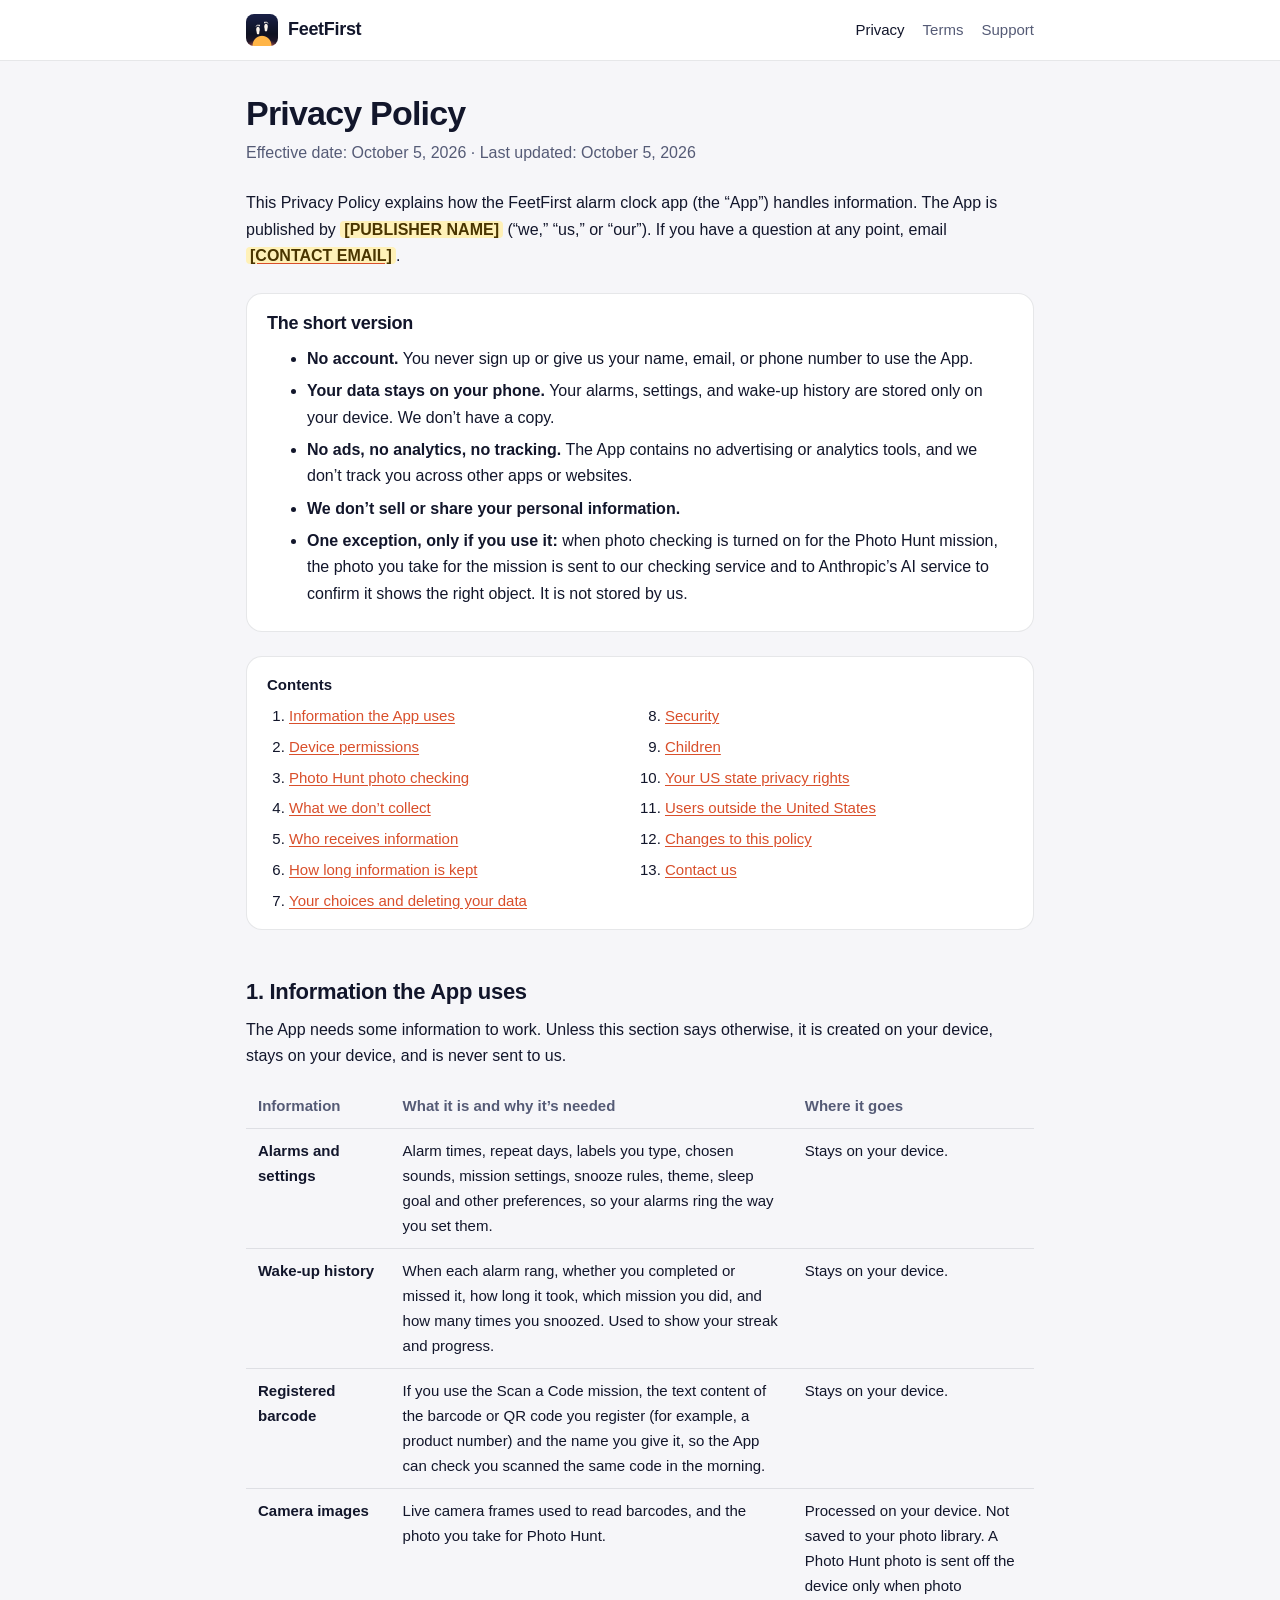
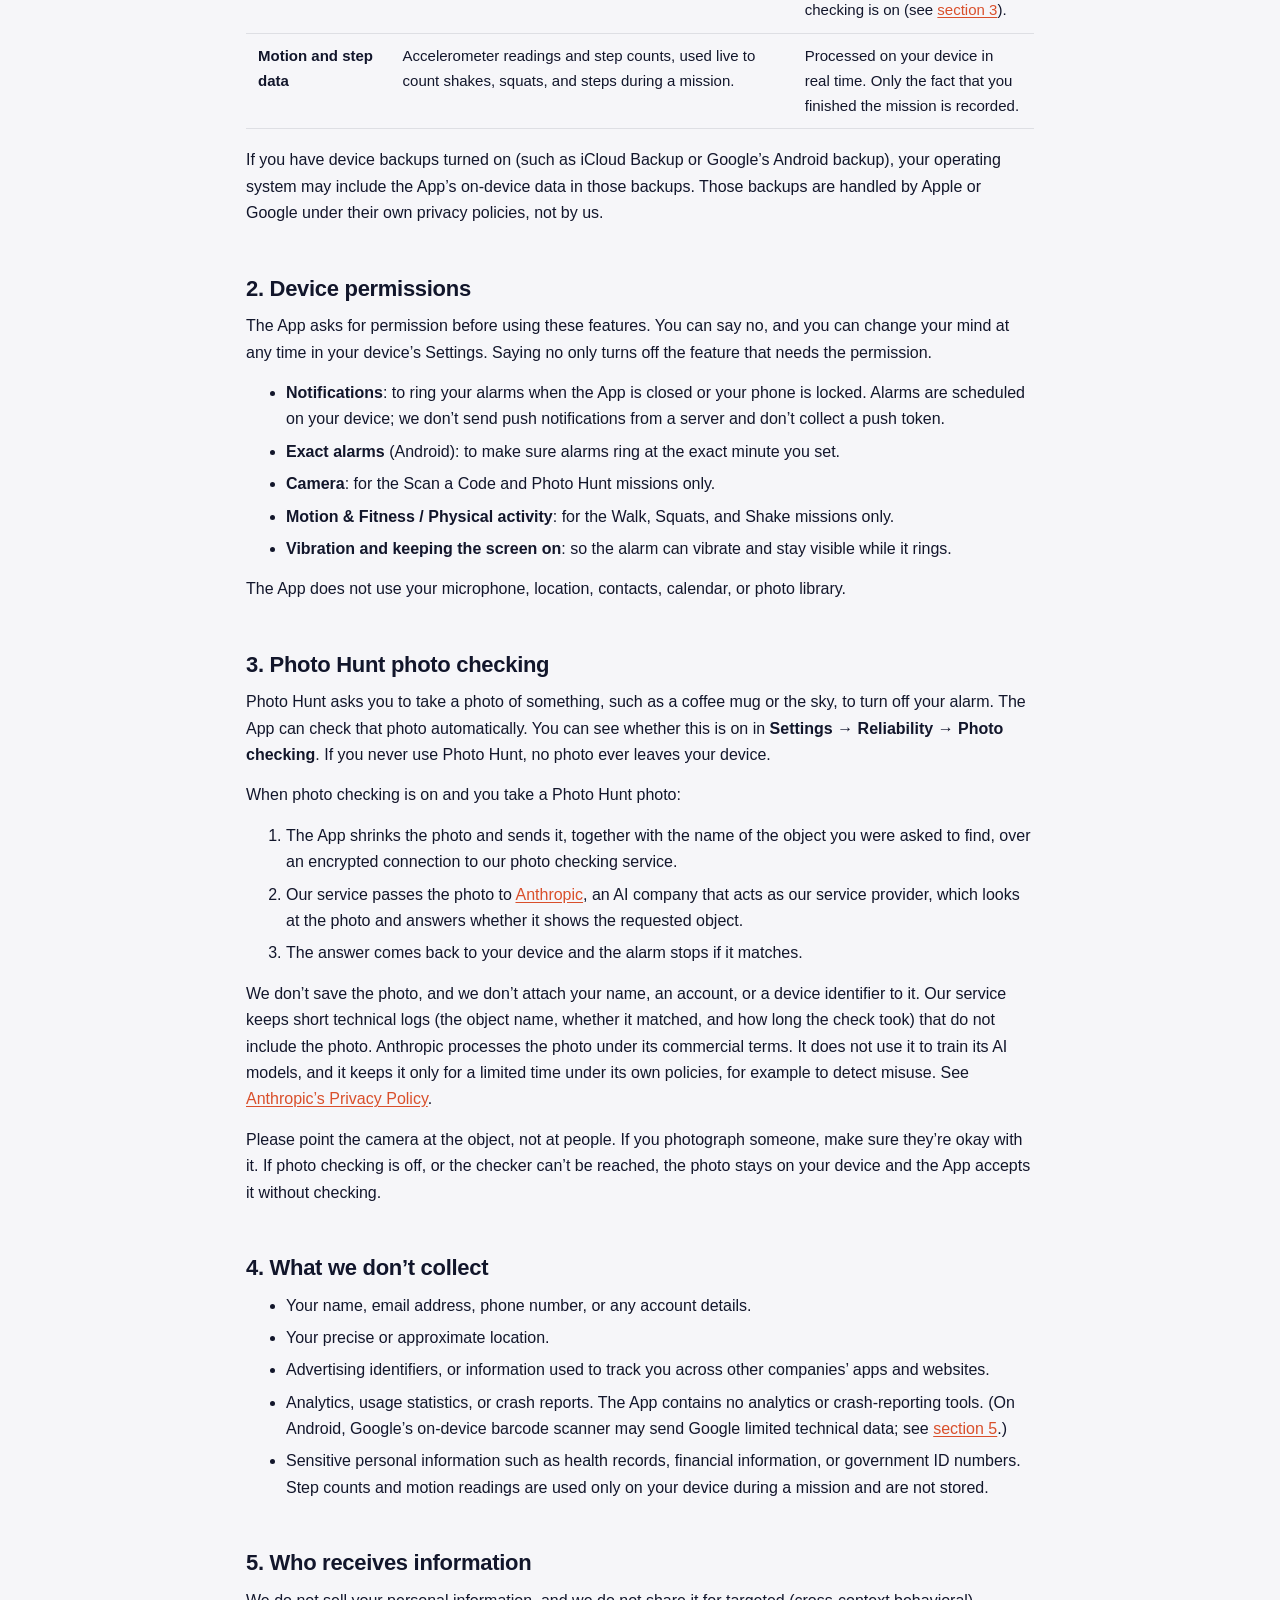
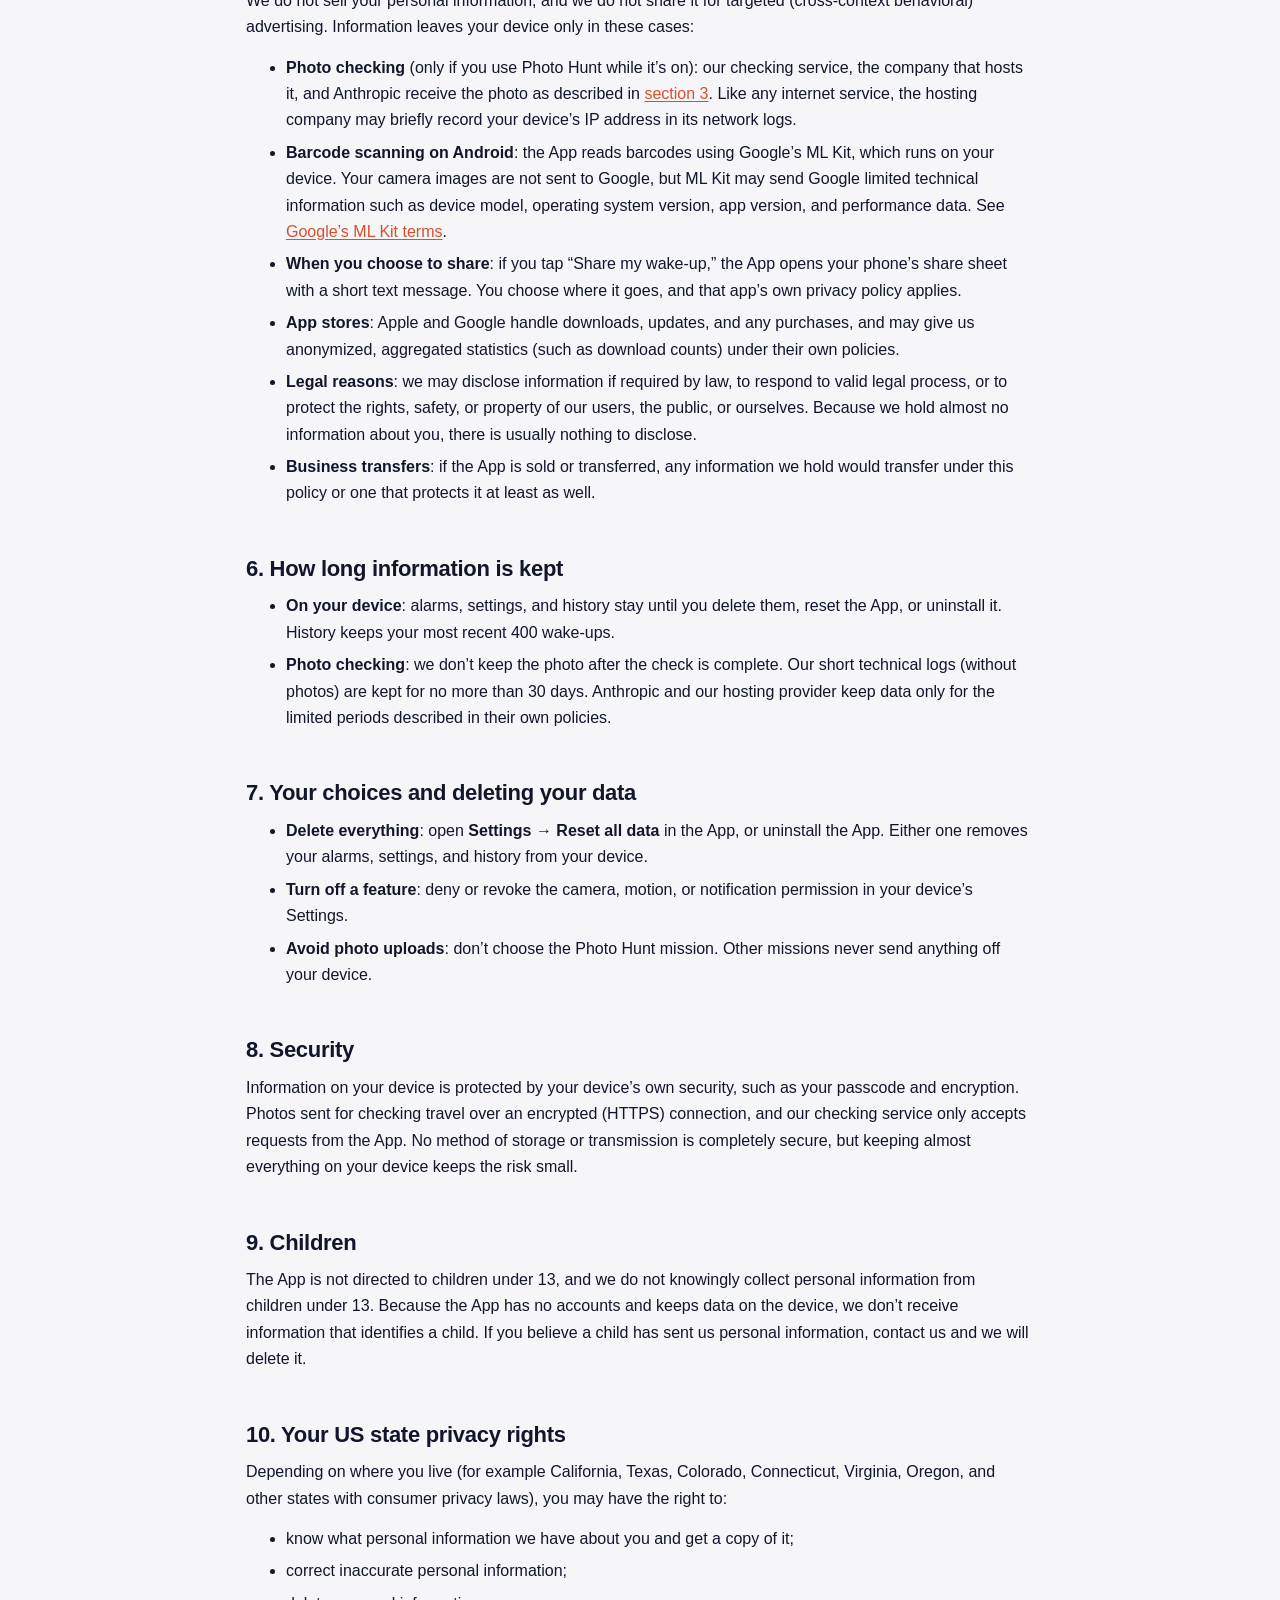
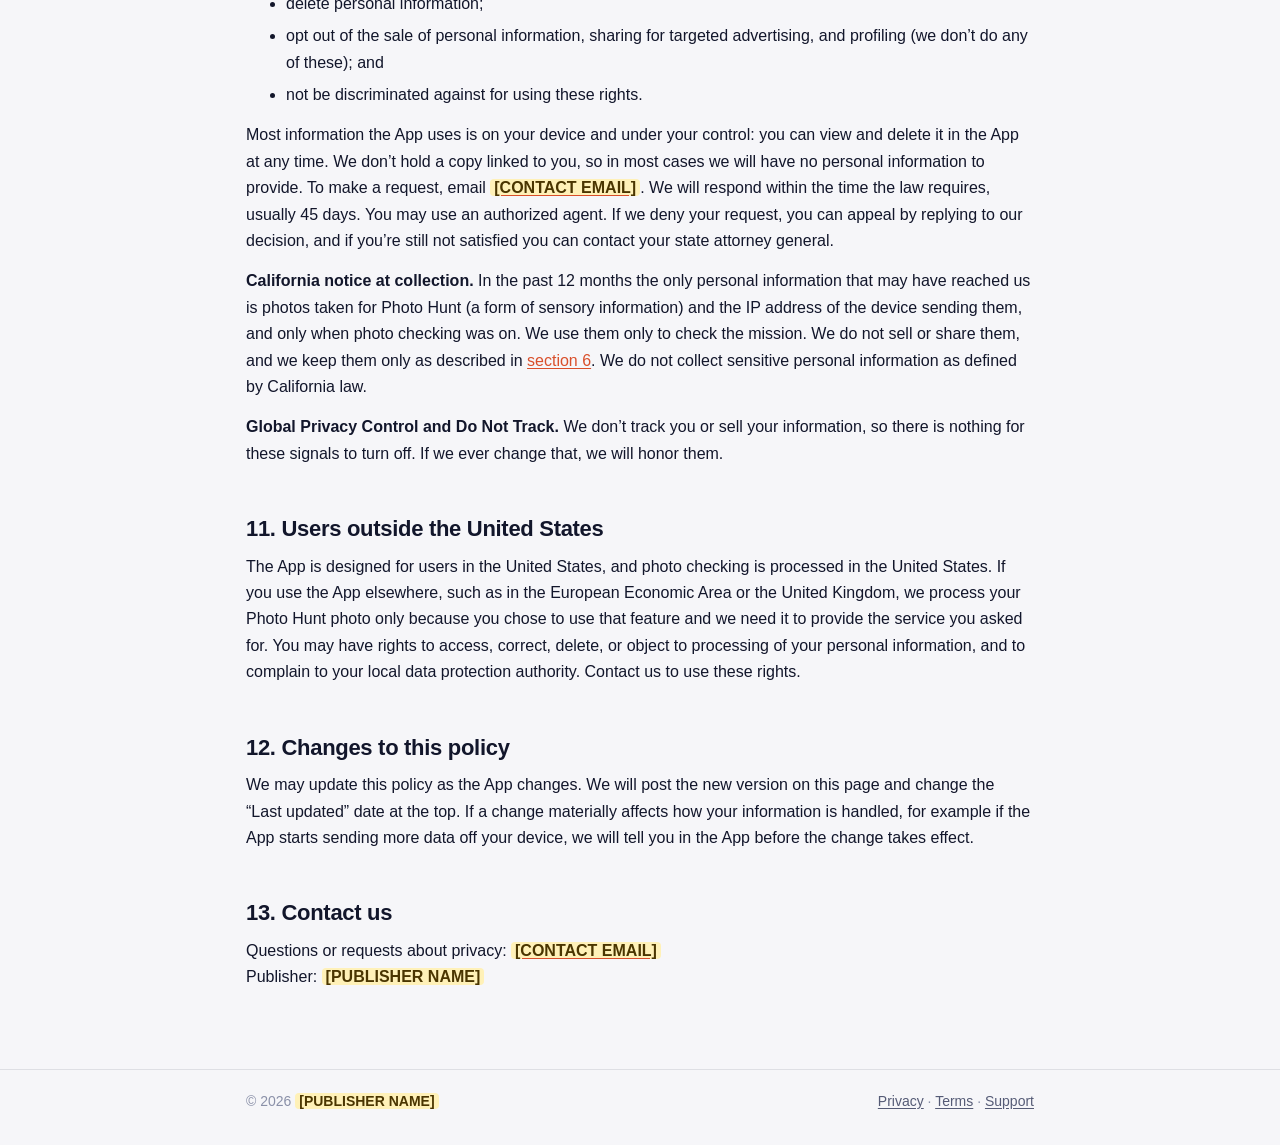
==== privacy.html @ 06d9ae8f "Add files via upload" ====
<!doctype html>
<html lang="en">
<head>
  <meta charset="utf-8">
  <meta name="viewport" content="width=device-width, initial-scale=1">
  <title>Privacy Policy · FeetFirst</title>
  <meta name="description" content="How the FeetFirst alarm app handles your information. Most of it never leaves your phone.">
  <link rel="icon" href="favicon.png">
  <link rel="stylesheet" href="style.css">
</head>
<body>
  <header class="site-header">
    <div class="inner">
      <a class="brand" href="./"><img src="icon.png" alt="">FeetFirst</a>
      <nav class="site-nav" aria-label="Site">
        <a href="privacy.html" aria-current="page">Privacy</a>
        <a href="terms.html">Terms</a>
        <a href="support.html">Support</a>
      </nav>
    </div>
  </header>

  <main>
    <h1>Privacy Policy</h1>
    <p class="meta">Effective date: October 5, 2026 · Last updated: October 5, 2026</p>

    <p>This Privacy Policy explains how the FeetFirst alarm clock app (the “App”) handles information. The App is published by <mark class="fill">[PUBLISHER NAME]</mark> (“we,” “us,” or “our”). If you have a question at any point, email <a href="mailto:[CONTACT EMAIL]"><mark class="fill">[CONTACT EMAIL]</mark></a>.</p>

    <section class="summary" aria-labelledby="short-version">
      <h2 id="short-version">The short version</h2>
      <ul>
        <li><strong>No account.</strong> You never sign up or give us your name, email, or phone number to use the App.</li>
        <li><strong>Your data stays on your phone.</strong> Your alarms, settings, and wake-up history are stored only on your device. We don’t have a copy.</li>
        <li><strong>No ads, no analytics, no tracking.</strong> The App contains no advertising or analytics tools, and we don’t track you across other apps or websites.</li>
        <li><strong>We don’t sell or share your personal information.</strong></li>
        <li><strong>One exception, only if you use it:</strong> when photo checking is turned on for the Photo Hunt mission, the photo you take for the mission is sent to our checking service and to Anthropic’s AI service to confirm it shows the right object. It is not stored by us.</li>
      </ul>
    </section>

    <nav class="toc" aria-label="Contents">
      <strong>Contents</strong>
      <ol>
        <li><a href="#information">Information the App uses</a></li>
        <li><a href="#permissions">Device permissions</a></li>
        <li><a href="#photo-checking">Photo Hunt photo checking</a></li>
        <li><a href="#not-collected">What we don’t collect</a></li>
        <li><a href="#sharing">Who receives information</a></li>
        <li><a href="#retention">How long information is kept</a></li>
        <li><a href="#choices">Your choices and deleting your data</a></li>
        <li><a href="#security">Security</a></li>
        <li><a href="#children">Children</a></li>
        <li><a href="#us-rights">Your US state privacy rights</a></li>
        <li><a href="#outside-us">Users outside the United States</a></li>
        <li><a href="#changes">Changes to this policy</a></li>
        <li><a href="#contact">Contact us</a></li>
      </ol>
    </nav>

    <h2 id="information">1. Information the App uses</h2>
    <p>The App needs some information to work. Unless this section says otherwise, it is created on your device, stays on your device, and is never sent to us.</p>
    <table>
      <thead>
        <tr><th scope="col">Information</th><th scope="col">What it is and why it’s needed</th><th scope="col">Where it goes</th></tr>
      </thead>
      <tbody>
        <tr>
          <td data-label="Information">Alarms and settings</td>
          <td data-label="What it is and why it’s needed">Alarm times, repeat days, labels you type, chosen sounds, mission settings, snooze rules, theme, sleep goal and other preferences, so your alarms ring the way you set them.</td>
          <td data-label="Where it goes">Stays on your device.</td>
        </tr>
        <tr>
          <td data-label="Information">Wake-up history</td>
          <td data-label="What it is and why it’s needed">When each alarm rang, whether you completed or missed it, how long it took, which mission you did, and how many times you snoozed. Used to show your streak and progress.</td>
          <td data-label="Where it goes">Stays on your device.</td>
        </tr>
        <tr>
          <td data-label="Information">Registered barcode</td>
          <td data-label="What it is and why it’s needed">If you use the Scan a Code mission, the text content of the barcode or QR code you register (for example, a product number) and the name you give it, so the App can check you scanned the same code in the morning.</td>
          <td data-label="Where it goes">Stays on your device.</td>
        </tr>
        <tr>
          <td data-label="Information">Camera images</td>
          <td data-label="What it is and why it’s needed">Live camera frames used to read barcodes, and the photo you take for Photo Hunt.</td>
          <td data-label="Where it goes">Processed on your device. Not saved to your photo library. A Photo Hunt photo is sent off the device only when photo checking is on (see <a href="#photo-checking">section 3</a>).</td>
        </tr>
        <tr>
          <td data-label="Information">Motion and step data</td>
          <td data-label="What it is and why it’s needed">Accelerometer readings and step counts, used live to count shakes, squats, and steps during a mission.</td>
          <td data-label="Where it goes">Processed on your device in real time. Only the fact that you finished the mission is recorded.</td>
        </tr>
      </tbody>
    </table>
    <p>If you have device backups turned on (such as iCloud Backup or Google’s Android backup), your operating system may include the App’s on-device data in those backups. Those backups are handled by Apple or Google under their own privacy policies, not by us.</p>

    <h2 id="permissions">2. Device permissions</h2>
    <p>The App asks for permission before using these features. You can say no, and you can change your mind at any time in your device’s Settings. Saying no only turns off the feature that needs the permission.</p>
    <ul>
      <li><strong>Notifications</strong>: to ring your alarms when the App is closed or your phone is locked. Alarms are scheduled on your device; we don’t send push notifications from a server and don’t collect a push token.</li>
      <li><strong>Exact alarms</strong> (Android): to make sure alarms ring at the exact minute you set.</li>
      <li><strong>Camera</strong>: for the Scan a Code and Photo Hunt missions only.</li>
      <li><strong>Motion &amp; Fitness / Physical activity</strong>: for the Walk, Squats, and Shake missions only.</li>
      <li><strong>Vibration and keeping the screen on</strong>: so the alarm can vibrate and stay visible while it rings.</li>
    </ul>
    <p>The App does not use your microphone, location, contacts, calendar, or photo library.</p>

    <h2 id="photo-checking">3. Photo Hunt photo checking</h2>
    <p>Photo Hunt asks you to take a photo of something, such as a coffee mug or the sky, to turn off your alarm. The App can check that photo automatically. You can see whether this is on in <strong>Settings → Reliability → Photo checking</strong>. If you never use Photo Hunt, no photo ever leaves your device.</p>
    <p>When photo checking is on and you take a Photo Hunt photo:</p>
    <ol>
      <li>The App shrinks the photo and sends it, together with the name of the object you were asked to find, over an encrypted connection to our photo checking service.</li>
      <li>Our service passes the photo to <a href="https://www.anthropic.com/">Anthropic</a>, an AI company that acts as our service provider, which looks at the photo and answers whether it shows the requested object.</li>
      <li>The answer comes back to your device and the alarm stops if it matches.</li>
    </ol>
    <p>We don’t save the photo, and we don’t attach your name, an account, or a device identifier to it. Our service keeps short technical logs (the object name, whether it matched, and how long the check took) that do not include the photo. Anthropic processes the photo under its commercial terms. It does not use it to train its AI models, and it keeps it only for a limited time under its own policies, for example to detect misuse. See <a href="https://www.anthropic.com/legal/privacy">Anthropic’s Privacy Policy</a>.</p>
    <p>Please point the camera at the object, not at people. If you photograph someone, make sure they’re okay with it. If photo checking is off, or the checker can’t be reached, the photo stays on your device and the App accepts it without checking.</p>

    <h2 id="not-collected">4. What we don’t collect</h2>
    <ul>
      <li>Your name, email address, phone number, or any account details.</li>
      <li>Your precise or approximate location.</li>
      <li>Advertising identifiers, or information used to track you across other companies’ apps and websites.</li>
      <li>Analytics, usage statistics, or crash reports. The App contains no analytics or crash-reporting tools. (On Android, Google’s on-device barcode scanner may send Google limited technical data; see <a href="#sharing">section 5</a>.)</li>
      <li>Sensitive personal information such as health records, financial information, or government ID numbers. Step counts and motion readings are used only on your device during a mission and are not stored.</li>
    </ul>

    <h2 id="sharing">5. Who receives information</h2>
    <p>We do not sell your personal information, and we do not share it for targeted (cross-context behavioral) advertising. Information leaves your device only in these cases:</p>
    <ul>
      <li><strong>Photo checking</strong> (only if you use Photo Hunt while it’s on): our checking service, the company that hosts it, and Anthropic receive the photo as described in <a href="#photo-checking">section 3</a>. Like any internet service, the hosting company may briefly record your device’s IP address in its network logs.</li>
      <li><strong>Barcode scanning on Android</strong>: the App reads barcodes using Google’s ML Kit, which runs on your device. Your camera images are not sent to Google, but ML Kit may send Google limited technical information such as device model, operating system version, app version, and performance data. See <a href="https://developers.google.com/ml-kit/terms">Google’s ML Kit terms</a>.</li>
      <li><strong>When you choose to share</strong>: if you tap “Share my wake-up,” the App opens your phone’s share sheet with a short text message. You choose where it goes, and that app’s own privacy policy applies.</li>
      <li><strong>App stores</strong>: Apple and Google handle downloads, updates, and any purchases, and may give us anonymized, aggregated statistics (such as download counts) under their own policies.</li>
      <li><strong>Legal reasons</strong>: we may disclose information if required by law, to respond to valid legal process, or to protect the rights, safety, or property of our users, the public, or ourselves. Because we hold almost no information about you, there is usually nothing to disclose.</li>
      <li><strong>Business transfers</strong>: if the App is sold or transferred, any information we hold would transfer under this policy or one that protects it at least as well.</li>
    </ul>

    <h2 id="retention">6. How long information is kept</h2>
    <ul>
      <li><strong>On your device</strong>: alarms, settings, and history stay until you delete them, reset the App, or uninstall it. History keeps your most recent 400 wake-ups.</li>
      <li><strong>Photo checking</strong>: we don’t keep the photo after the check is complete. Our short technical logs (without photos) are kept for no more than 30 days. Anthropic and our hosting provider keep data only for the limited periods described in their own policies.</li>
    </ul>

    <h2 id="choices">7. Your choices and deleting your data</h2>
    <ul>
      <li><strong>Delete everything</strong>: open <strong>Settings → Reset all data</strong> in the App, or uninstall the App. Either one removes your alarms, settings, and history from your device.</li>
      <li><strong>Turn off a feature</strong>: deny or revoke the camera, motion, or notification permission in your device’s Settings.</li>
      <li><strong>Avoid photo uploads</strong>: don’t choose the Photo Hunt mission. Other missions never send anything off your device.</li>
    </ul>

    <h2 id="security">8. Security</h2>
    <p>Information on your device is protected by your device’s own security, such as your passcode and encryption. Photos sent for checking travel over an encrypted (HTTPS) connection, and our checking service only accepts requests from the App. No method of storage or transmission is completely secure, but keeping almost everything on your device keeps the risk small.</p>

    <h2 id="children">9. Children</h2>
    <p>The App is not directed to children under 13, and we do not knowingly collect personal information from children under 13. Because the App has no accounts and keeps data on the device, we don’t receive information that identifies a child. If you believe a child has sent us personal information, contact us and we will delete it.</p>

    <h2 id="us-rights">10. Your US state privacy rights</h2>
    <p>Depending on where you live (for example California, Texas, Colorado, Connecticut, Virginia, Oregon, and other states with consumer privacy laws), you may have the right to:</p>
    <ul>
      <li>know what personal information we have about you and get a copy of it;</li>
      <li>correct inaccurate personal information;</li>
      <li>delete personal information;</li>
      <li>opt out of the sale of personal information, sharing for targeted advertising, and profiling (we don’t do any of these); and</li>
      <li>not be discriminated against for using these rights.</li>
    </ul>
    <p>Most information the App uses is on your device and under your control: you can view and delete it in the App at any time. We don’t hold a copy linked to you, so in most cases we will have no personal information to provide. To make a request, email <a href="mailto:[CONTACT EMAIL]"><mark class="fill">[CONTACT EMAIL]</mark></a>. We will respond within the time the law requires, usually 45 days. You may use an authorized agent. If we deny your request, you can appeal by replying to our decision, and if you’re still not satisfied you can contact your state attorney general.</p>
    <p><strong>California notice at collection.</strong> In the past 12 months the only personal information that may have reached us is photos taken for Photo Hunt (a form of sensory information) and the IP address of the device sending them, and only when photo checking was on. We use them only to check the mission. We do not sell or share them, and we keep them only as described in <a href="#retention">section 6</a>. We do not collect sensitive personal information as defined by California law.</p>
    <p><strong>Global Privacy Control and Do Not Track.</strong> We don’t track you or sell your information, so there is nothing for these signals to turn off. If we ever change that, we will honor them.</p>

    <h2 id="outside-us">11. Users outside the United States</h2>
    <p>The App is designed for users in the United States, and photo checking is processed in the United States. If you use the App elsewhere, such as in the European Economic Area or the United Kingdom, we process your Photo Hunt photo only because you chose to use that feature and we need it to provide the service you asked for. You may have rights to access, correct, delete, or object to processing of your personal information, and to complain to your local data protection authority. Contact us to use these rights.</p>

    <h2 id="changes">12. Changes to this policy</h2>
    <p>We may update this policy as the App changes. We will post the new version on this page and change the “Last updated” date at the top. If a change materially affects how your information is handled, for example if the App starts sending more data off your device, we will tell you in the App before the change takes effect.</p>

    <h2 id="contact">13. Contact us</h2>
    <p>Questions or requests about privacy: <a href="mailto:[CONTACT EMAIL]"><mark class="fill">[CONTACT EMAIL]</mark></a><br>
    Publisher: <mark class="fill">[PUBLISHER NAME]</mark></p>
  </main>

  <footer class="site-footer">
    <div class="inner">
      <span>© 2026 <mark class="fill">[PUBLISHER NAME]</mark></span>
      <span><a href="privacy.html">Privacy</a> · <a href="terms.html">Terms</a> · <a href="support.html">Support</a></span>
    </div>
  </footer>
</body>
</html>
---- style.css ----
/* FeetFirst legal & support pages. System fonts only, so the pages load no
   third-party resources (a privacy page shouldn't ping a font CDN). */

:root {
  --bg: #f6f6f9;
  --surface: #ffffff;
  --text: #12162b;
  --muted: #555b76;
  --faint: #8a90a8;
  --border: rgba(16, 20, 44, 0.1);
  --accent: #d94f2b;
  --accent-soft: rgba(242, 96, 60, 0.1);
  --mark: #fff1b8;
  --mark-text: #4a3500;
  color-scheme: light;
}

@media (prefers-color-scheme: dark) {
  :root:not([data-theme="light"]) {
    --bg: #0b0f1e;
    --surface: #151a2e;
    --text: #f2efe9;
    --muted: #a6acc3;
    --faint: #737995;
    --border: rgba(255, 255, 255, 0.09);
    --accent: #ff8a6b;
    --accent-soft: rgba(255, 122, 89, 0.14);
    --mark: #5a4a12;
    --mark-text: #ffe9a8;
    color-scheme: dark;
  }
}

* { box-sizing: border-box; }

html { -webkit-text-size-adjust: 100%; }

body {
  margin: 0;
  background: var(--bg);
  color: var(--text);
  font: 16px/1.65 -apple-system, BlinkMacSystemFont, "Segoe UI", Roboto, "Helvetica Neue", Arial, sans-serif;
}

a { color: var(--accent); text-underline-offset: 2px; }
a:hover { text-decoration-thickness: 2px; }

.site-header {
  border-bottom: 1px solid var(--border);
  background: var(--surface);
}

.site-header .inner {
  max-width: 820px;
  margin: 0 auto;
  padding: 14px 16px;
  display: flex;
  align-items: center;
  justify-content: space-between;
  gap: 12px;
  flex-wrap: wrap;
}

.brand {
  display: flex;
  align-items: center;
  gap: 10px;
  font-weight: 800;
  font-size: 18px;
  color: var(--text);
  text-decoration: none;
  letter-spacing: -0.3px;
}

.brand img { width: 32px; height: 32px; border-radius: 8px; }

.site-nav { display: flex; gap: 18px; flex-wrap: wrap; font-size: 15px; }
.site-nav a { color: var(--muted); text-decoration: none; }
.site-nav a[aria-current="page"], .site-nav a:hover { color: var(--text); }

main {
  max-width: 820px;
  margin: 0 auto;
  padding: 32px 16px 64px;
}

h1 { font-size: 34px; line-height: 1.2; letter-spacing: -0.8px; margin: 0 0 6px; }
h2 { font-size: 22px; line-height: 1.3; letter-spacing: -0.3px; margin: 40px 0 10px; padding-top: 8px; }
h3 { font-size: 17px; margin: 24px 0 6px; }

p, ul, ol { margin: 0 0 14px; }
li { margin-bottom: 6px; }

.meta { color: var(--muted); margin-bottom: 24px; }

.summary {
  background: var(--surface);
  border: 1px solid var(--border);
  border-radius: 16px;
  padding: 18px 20px;
  margin: 24px 0;
}

.summary h2 { margin-top: 0; padding-top: 0; font-size: 18px; }
.summary ul { margin-bottom: 0; }

.callout {
  background: var(--accent-soft);
  border-radius: 14px;
  padding: 14px 18px;
  margin: 18px 0;
}

.toc {
  background: var(--surface);
  border: 1px solid var(--border);
  border-radius: 16px;
  padding: 16px 20px;
  margin: 24px 0;
  font-size: 15px;
}

.toc ol { margin: 6px 0 0; padding-left: 22px; columns: 2 240px; column-gap: 28px; }

table {
  width: 100%;
  border-collapse: collapse;
  margin: 12px 0 18px;
  font-size: 15px;
  display: block;
  overflow-x: auto;
}

th, td { text-align: left; vertical-align: top; padding: 10px 12px; border-bottom: 1px solid var(--border); }
th { color: var(--muted); font-weight: 600; white-space: nowrap; }
td:first-child { font-weight: 600; min-width: 140px; }

.caps { text-transform: uppercase; font-size: 14px; letter-spacing: 0.2px; }

/* Placeholders the publisher must fill in before going live. */
mark.fill {
  background: var(--mark);
  color: var(--mark-text);
  padding: 0 4px;
  border-radius: 4px;
  font-weight: 600;
}

.site-footer {
  border-top: 1px solid var(--border);
  color: var(--faint);
  font-size: 14px;
}

.site-footer .inner {
  max-width: 820px;
  margin: 0 auto;
  padding: 20px 16px 32px;
  display: flex;
  gap: 18px;
  flex-wrap: wrap;
  justify-content: space-between;
}

.site-footer a { color: var(--muted); }

/* Home page */
.hero { text-align: center; padding: 24px 0 8px; }
.hero img { width: 112px; height: 112px; border-radius: 26px; box-shadow: 0 10px 30px rgba(0, 0, 0, 0.18); }
.hero h1 { font-size: 42px; margin-top: 18px; }
.hero p { color: var(--muted); font-size: 18px; max-width: 520px; margin: 0 auto 8px; }

.cards { display: grid; grid-template-columns: repeat(auto-fit, minmax(220px, 1fr)); gap: 14px; margin: 32px 0; }
.card {
  background: var(--surface);
  border: 1px solid var(--border);
  border-radius: 16px;
  padding: 18px;
  color: var(--text);
  text-decoration: none;
}
.card strong { display: block; font-size: 17px; margin-bottom: 4px; }
.card span { color: var(--muted); font-size: 15px; }
a.card:hover { border-color: var(--accent); }

.features { padding-left: 20px; }

@media (max-width: 560px) {
  h1 { font-size: 28px; }
  .hero h1 { font-size: 34px; }
  h2 { font-size: 20px; }
}

/* Phones: stack table rows into cards instead of scrolling sideways. */
@media (max-width: 560px) {
  table, thead, tbody, tr, td { display: block; width: 100%; }
  thead { position: absolute; width: 1px; height: 1px; overflow: hidden; clip: rect(0 0 0 0); }
  tr { background: var(--surface); border: 1px solid var(--border); border-radius: 14px; padding: 6px 14px; margin-bottom: 12px; }
  td { border: 0; padding: 6px 0; min-width: 0; }
  td:first-child { font-size: 17px; }
  td:not(:first-child)::before {
    content: attr(data-label);
    display: block;
    color: var(--muted);
    font-size: 13px;
    font-weight: 600;
  }
}
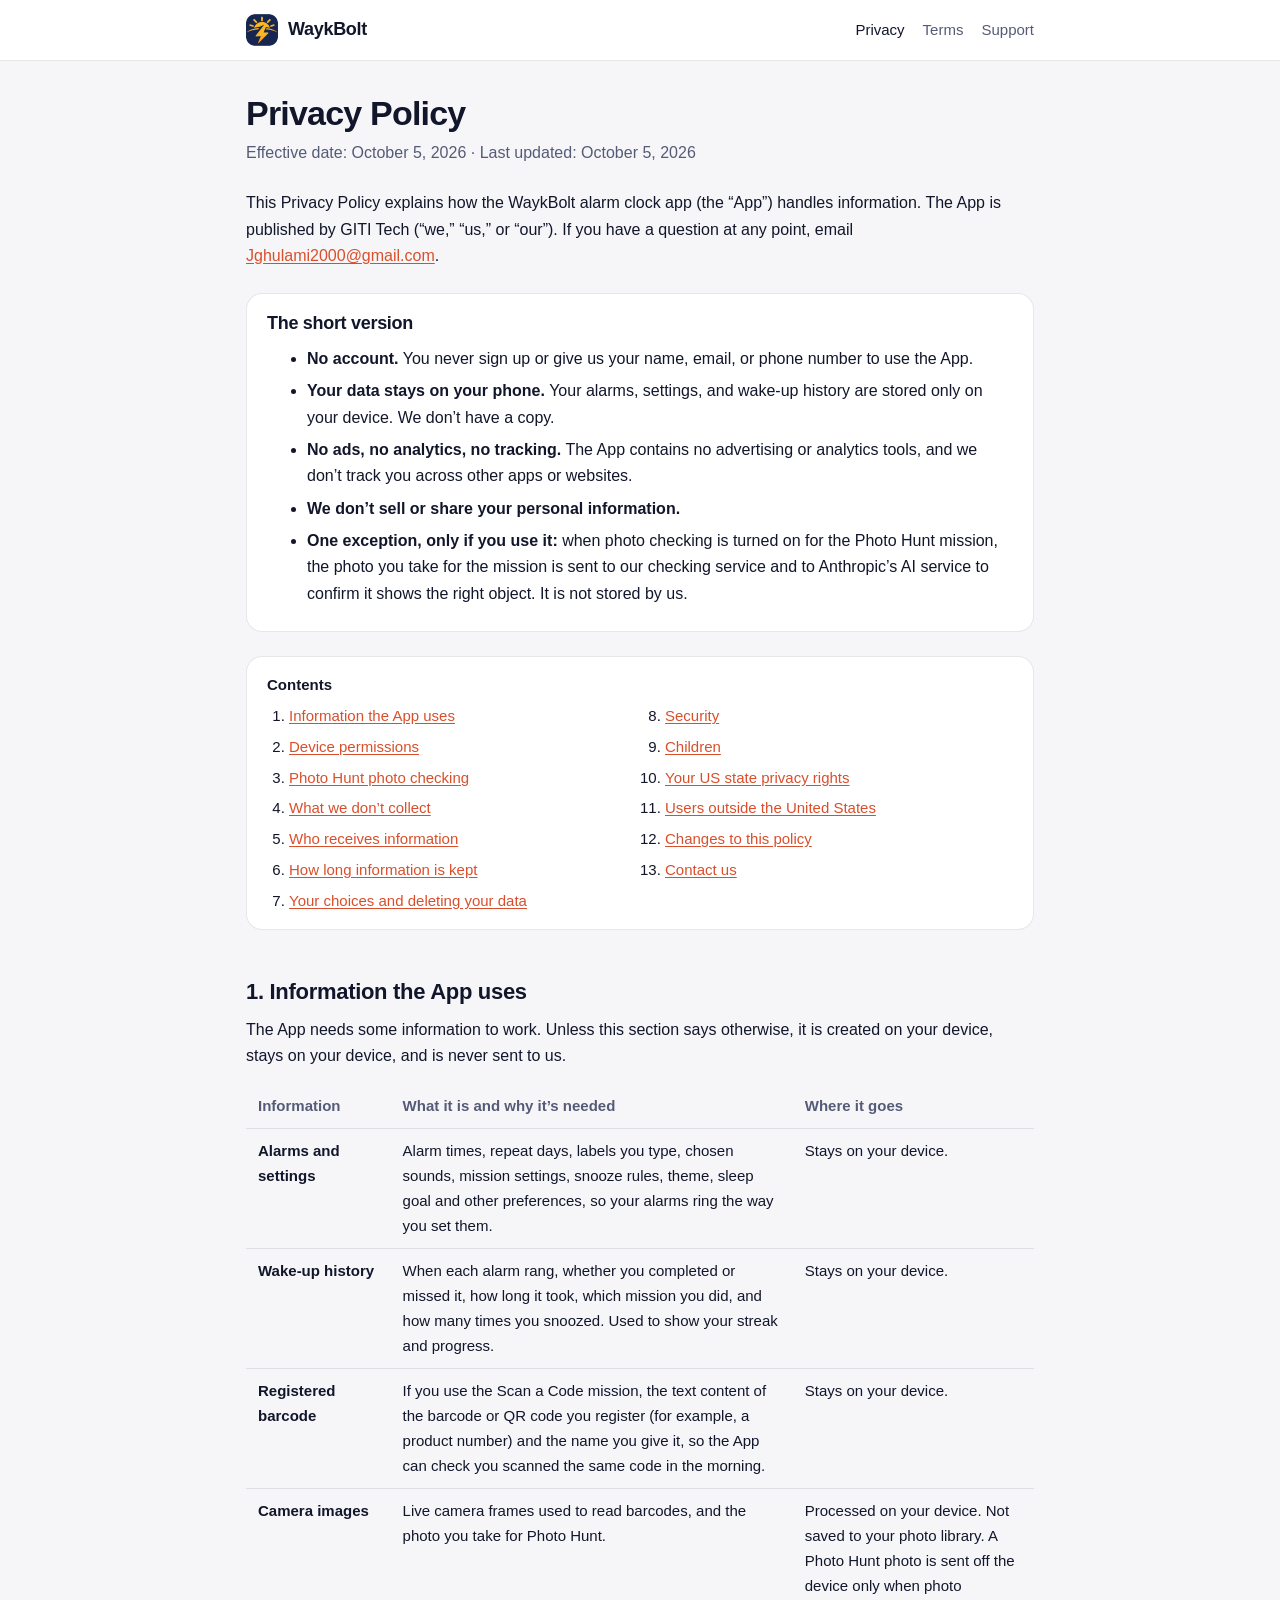
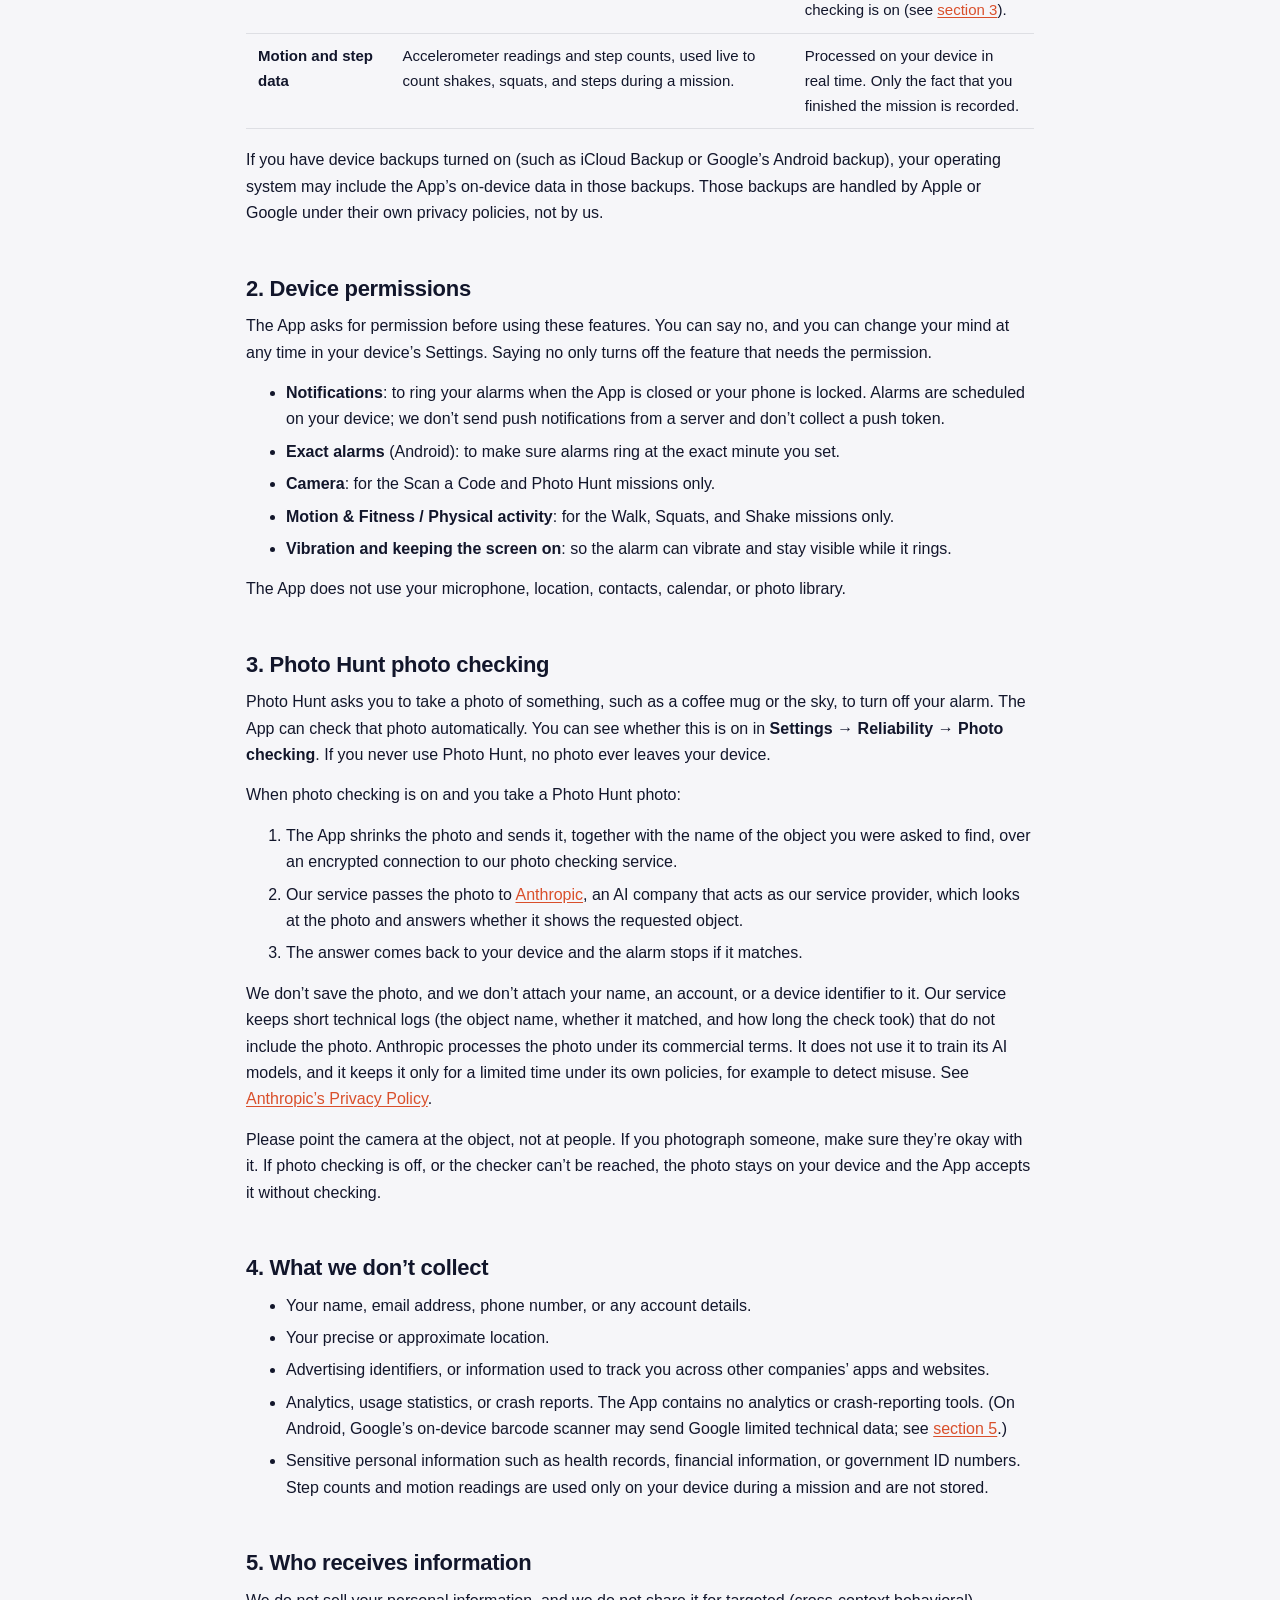
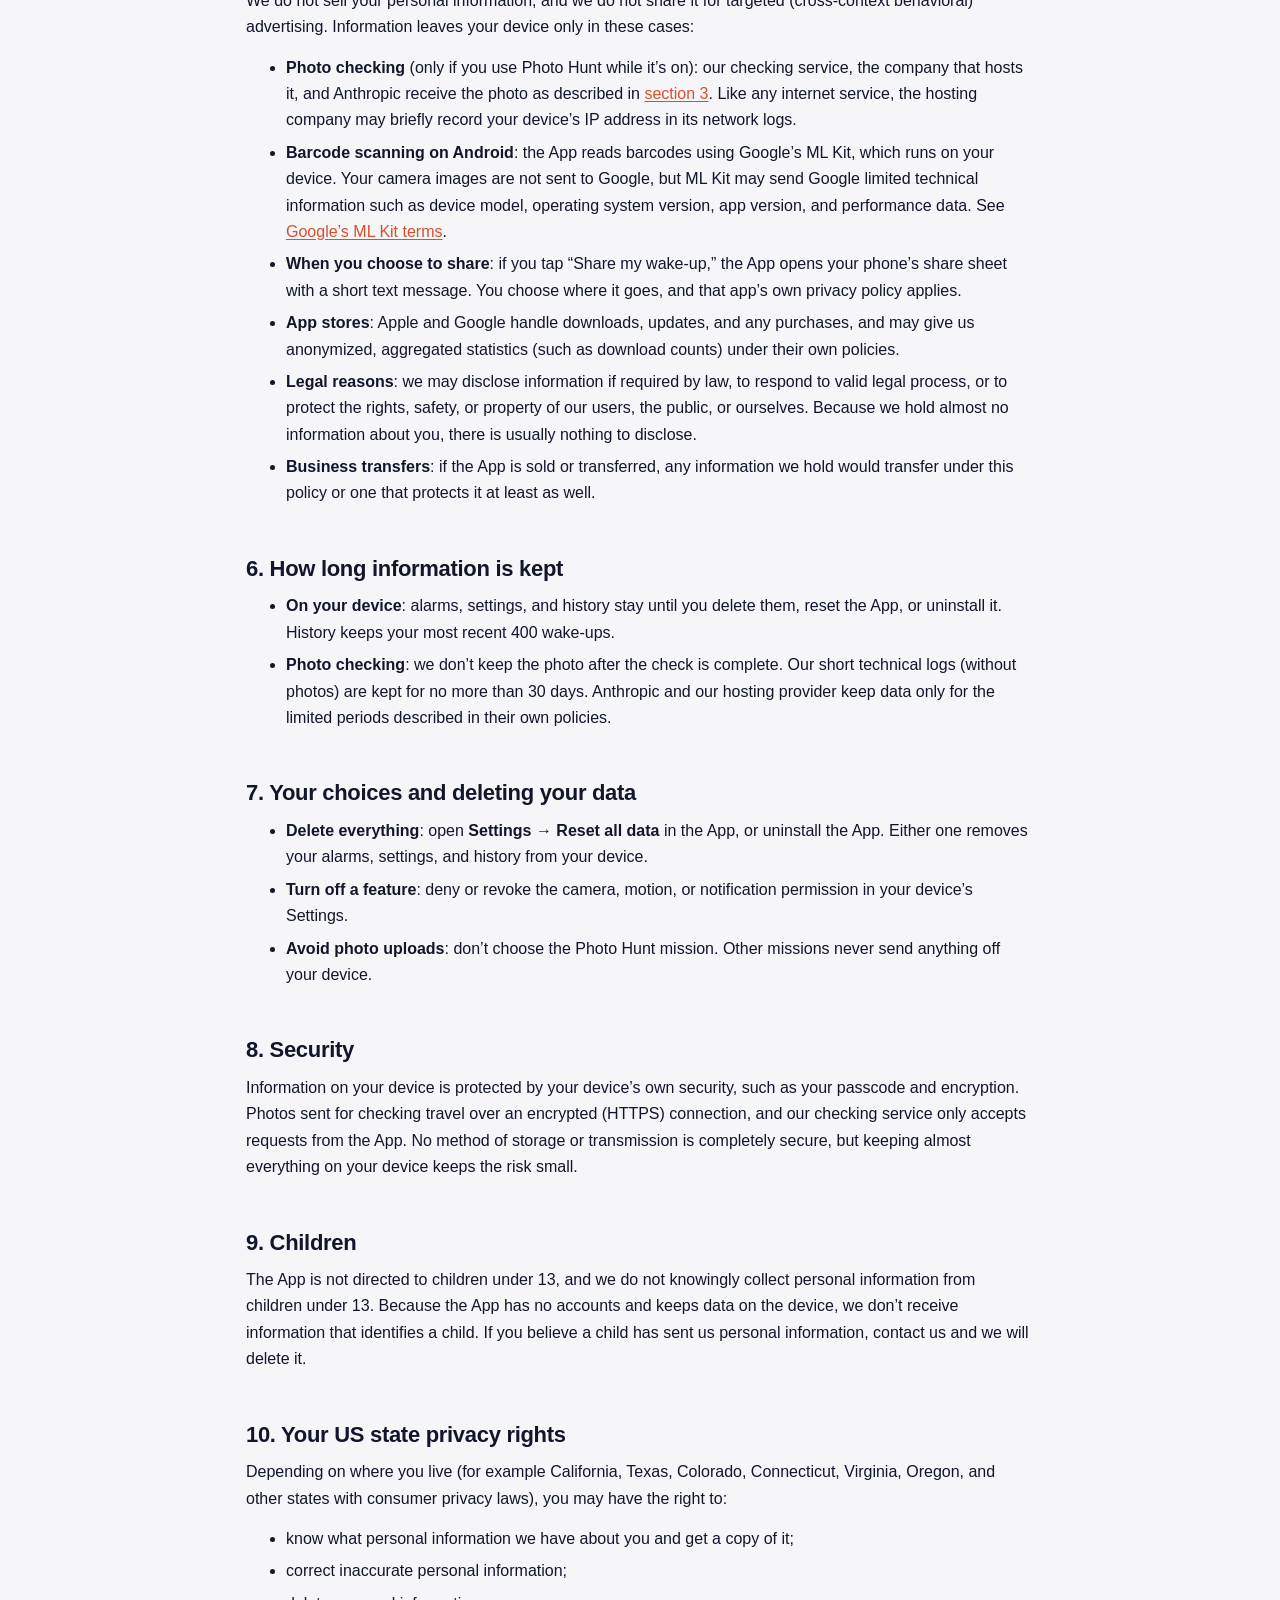
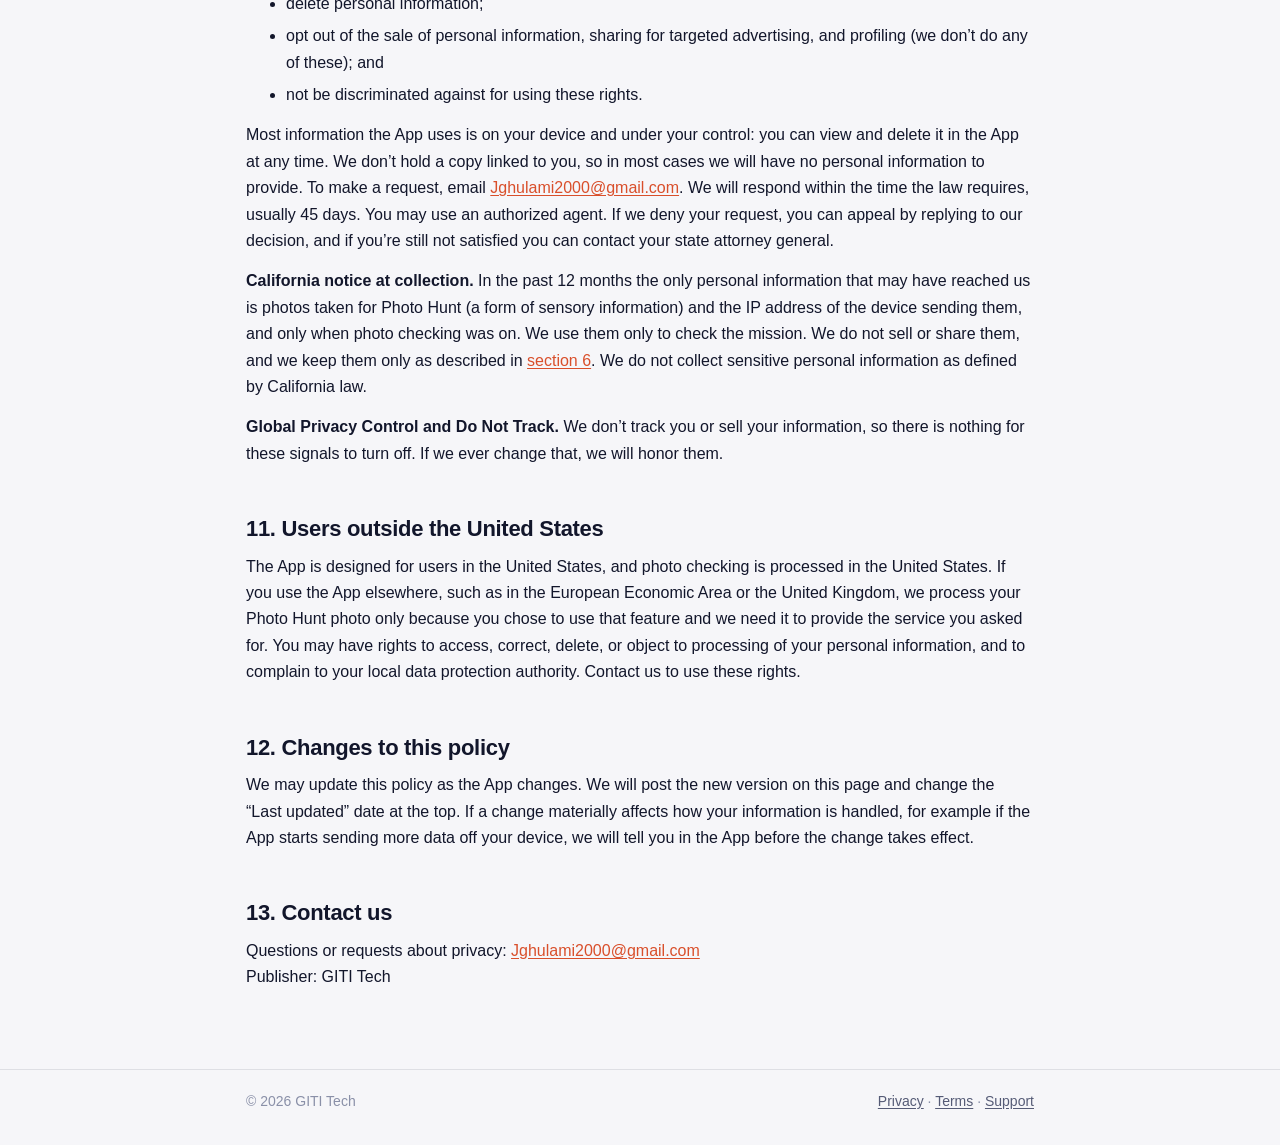
==== commit 92ee6193: "Add files via upload" ====
--- a/privacy.html
+++ b/privacy.html
@@ -3,15 +3,15 @@
 <head>
   <meta charset="utf-8">
   <meta name="viewport" content="width=device-width, initial-scale=1">
-  <title>Privacy Policy · FeetFirst</title>
-  <meta name="description" content="How the FeetFirst alarm app handles your information. Most of it never leaves your phone.">
+  <title>Privacy Policy · WaykBolt</title>
+  <meta name="description" content="How the WaykBolt alarm app handles your information. Most of it never leaves your phone.">
   <link rel="icon" href="favicon.png">
   <link rel="stylesheet" href="style.css">
 </head>
 <body>
   <header class="site-header">
     <div class="inner">
-      <a class="brand" href="./"><img src="icon.png" alt="">FeetFirst</a>
+      <a class="brand" href="./"><img src="icon.png" alt="">WaykBolt</a>
       <nav class="site-nav" aria-label="Site">
         <a href="privacy.html" aria-current="page">Privacy</a>
         <a href="terms.html">Terms</a>
@@ -24,7 +24,7 @@
     <h1>Privacy Policy</h1>
     <p class="meta">Effective date: October 5, 2026 · Last updated: October 5, 2026</p>
 
-    <p>This Privacy Policy explains how the FeetFirst alarm clock app (the “App”) handles information. The App is published by <mark class="fill">[PUBLISHER NAME]</mark> (“we,” “us,” or “our”). If you have a question at any point, email <a href="mailto:[CONTACT EMAIL]"><mark class="fill">[CONTACT EMAIL]</mark></a>.</p>
+    <p>This Privacy Policy explains how the WaykBolt alarm clock app (the “App”) handles information. The App is published by GITI Tech (“we,” “us,” or “our”). If you have a question at any point, email <a href="mailto:Jghulami2000@gmail.com">Jghulami2000@gmail.com</a>.</p>
 
     <section class="summary" aria-labelledby="short-version">
       <h2 id="short-version">The short version</h2>
@@ -162,7 +162,7 @@
       <li>opt out of the sale of personal information, sharing for targeted advertising, and profiling (we don’t do any of these); and</li>
       <li>not be discriminated against for using these rights.</li>
     </ul>
-    <p>Most information the App uses is on your device and under your control: you can view and delete it in the App at any time. We don’t hold a copy linked to you, so in most cases we will have no personal information to provide. To make a request, email <a href="mailto:[CONTACT EMAIL]"><mark class="fill">[CONTACT EMAIL]</mark></a>. We will respond within the time the law requires, usually 45 days. You may use an authorized agent. If we deny your request, you can appeal by replying to our decision, and if you’re still not satisfied you can contact your state attorney general.</p>
+    <p>Most information the App uses is on your device and under your control: you can view and delete it in the App at any time. We don’t hold a copy linked to you, so in most cases we will have no personal information to provide. To make a request, email <a href="mailto:Jghulami2000@gmail.com">Jghulami2000@gmail.com</a>. We will respond within the time the law requires, usually 45 days. You may use an authorized agent. If we deny your request, you can appeal by replying to our decision, and if you’re still not satisfied you can contact your state attorney general.</p>
     <p><strong>California notice at collection.</strong> In the past 12 months the only personal information that may have reached us is photos taken for Photo Hunt (a form of sensory information) and the IP address of the device sending them, and only when photo checking was on. We use them only to check the mission. We do not sell or share them, and we keep them only as described in <a href="#retention">section 6</a>. We do not collect sensitive personal information as defined by California law.</p>
     <p><strong>Global Privacy Control and Do Not Track.</strong> We don’t track you or sell your information, so there is nothing for these signals to turn off. If we ever change that, we will honor them.</p>
 
@@ -173,13 +173,13 @@
     <p>We may update this policy as the App changes. We will post the new version on this page and change the “Last updated” date at the top. If a change materially affects how your information is handled, for example if the App starts sending more data off your device, we will tell you in the App before the change takes effect.</p>
 
     <h2 id="contact">13. Contact us</h2>
-    <p>Questions or requests about privacy: <a href="mailto:[CONTACT EMAIL]"><mark class="fill">[CONTACT EMAIL]</mark></a><br>
-    Publisher: <mark class="fill">[PUBLISHER NAME]</mark></p>
+    <p>Questions or requests about privacy: <a href="mailto:Jghulami2000@gmail.com">Jghulami2000@gmail.com</a><br>
+    Publisher: GITI Tech</p>
   </main>
 
   <footer class="site-footer">
     <div class="inner">
-      <span>© 2026 <mark class="fill">[PUBLISHER NAME]</mark></span>
+      <span>© 2026 GITI Tech</span>
       <span><a href="privacy.html">Privacy</a> · <a href="terms.html">Terms</a> · <a href="support.html">Support</a></span>
     </div>
   </footer>
--- a/style.css
+++ b/style.css
@@ -1,208 +1,217 @@
-/* FeetFirst legal & support pages. System fonts only, so the pages load no
-   third-party resources (a privacy page shouldn't ping a font CDN). */
+/* WaykBolt legal & support pages. System fonts only, so the pages load no
+   third-party resources (a privacy page shouldn't ping a font CDN). */
+
+:root {
+  --bg: #f6f6f9;
+  --surface: #ffffff;
+  --text: #12162b;
+  --muted: #555b76;
+  --faint: #8a90a8;
+  --border: rgba(16, 20, 44, 0.1);
+  --accent: #d94f2b;
+  --accent-soft: rgba(242, 96, 60, 0.1);
+  --mark: #fff1b8;
+  --mark-text: #4a3500;
+  color-scheme: light;
+}
+
+@media (prefers-color-scheme: dark) {
+  :root:not([data-theme="light"]) {
+    --bg: #0b0f1e;
+    --surface: #151a2e;
+    --text: #f2efe9;
+    --muted: #a6acc3;
+    --faint: #737995;
+    --border: rgba(255, 255, 255, 0.09);
+    --accent: #ff8a6b;
+    --accent-soft: rgba(255, 122, 89, 0.14);
+    --mark: #5a4a12;
+    --mark-text: #ffe9a8;
+    color-scheme: dark;
+  }
+}
+
+* { box-sizing: border-box; }
+
+html { -webkit-text-size-adjust: 100%; }
+
+body {
+  margin: 0;
+  background: var(--bg);
+  color: var(--text);
+  font: 16px/1.65 -apple-system, BlinkMacSystemFont, "Segoe UI", Roboto, "Helvetica Neue", Arial, sans-serif;
+}
+
+a { color: var(--accent); text-underline-offset: 2px; }
+a:hover { text-decoration-thickness: 2px; }
+
+.site-header {
+  border-bottom: 1px solid var(--border);
+  background: var(--surface);
+}
+
+.site-header .inner {
+  max-width: 820px;
+  margin: 0 auto;
+  padding: 14px 16px;
+  display: flex;
+  align-items: center;
+  justify-content: space-between;
+  gap: 12px;
+  flex-wrap: wrap;
+}
+
+.brand {
+  display: flex;
+  align-items: center;
+  gap: 10px;
+  font-weight: 800;
+  font-size: 18px;
+  color: var(--text);
+  text-decoration: none;
+  letter-spacing: -0.3px;
+}
+
+.brand img { width: 32px; height: 32px; border-radius: 8px; }
+
+.site-nav { display: flex; gap: 18px; flex-wrap: wrap; font-size: 15px; }
+.site-nav a { color: var(--muted); text-decoration: none; }
+.site-nav a[aria-current="page"], .site-nav a:hover { color: var(--text); }
+
+main {
+  max-width: 820px;
+  margin: 0 auto;
+  padding: 32px 16px 64px;
+}
+
+h1 { font-size: 34px; line-height: 1.2; letter-spacing: -0.8px; margin: 0 0 6px; }
+h2 { font-size: 22px; line-height: 1.3; letter-spacing: -0.3px; margin: 40px 0 10px; padding-top: 8px; }
+h3 { font-size: 17px; margin: 24px 0 6px; }
+
+p, ul, ol { margin: 0 0 14px; }
+li { margin-bottom: 6px; }
+
+.meta { color: var(--muted); margin-bottom: 24px; }
+
+.summary {
+  background: var(--surface);
+  border: 1px solid var(--border);
+  border-radius: 16px;
+  padding: 18px 20px;
+  margin: 24px 0;
+}
+
+.summary h2 { margin-top: 0; padding-top: 0; font-size: 18px; }
+.summary ul { margin-bottom: 0; }
+
+.callout {
+  background: var(--accent-soft);
+  border-radius: 14px;
+  padding: 14px 18px;
+  margin: 18px 0;
+}
+
+.toc {
+  background: var(--surface);
+  border: 1px solid var(--border);
+  border-radius: 16px;
+  padding: 16px 20px;
+  margin: 24px 0;
+  font-size: 15px;
+}
+
+.toc ol { margin: 6px 0 0; padding-left: 22px; columns: 2 240px; column-gap: 28px; }
+
+table {
+  width: 100%;
+  border-collapse: collapse;
+  margin: 12px 0 18px;
+  font-size: 15px;
+  display: block;
+  overflow-x: auto;
+}
+
+th, td { text-align: left; vertical-align: top; padding: 10px 12px; border-bottom: 1px solid var(--border); }
+th { color: var(--muted); font-weight: 600; white-space: nowrap; }
+td:first-child { font-weight: 600; min-width: 140px; }
+
+.caps { text-transform: uppercase; font-size: 14px; letter-spacing: 0.2px; }
+
+/* Placeholders the publisher must fill in before going live. */
+mark.fill {
+  background: var(--mark);
+  color: var(--mark-text);
+  padding: 0 4px;
+  border-radius: 4px;
+  font-weight: 600;
+}
+
+.site-footer {
+  border-top: 1px solid var(--border);
+  color: var(--faint);
+  font-size: 14px;
+}
+
+.site-footer .inner {
+  max-width: 820px;
+  margin: 0 auto;
+  padding: 20px 16px 32px;
+  display: flex;
+  gap: 18px;
+  flex-wrap: wrap;
+  justify-content: space-between;
+}
+
+.site-footer a { color: var(--muted); }
+
+/* Home page */
+.hero { text-align: center; padding: 24px 0 8px; }
+.hero img { width: 112px; height: 112px; border-radius: 26px; box-shadow: 0 10px 30px rgba(0, 0, 0, 0.18); }
+.hero h1 { font-size: 42px; margin-top: 18px; }
+.hero p { color: var(--muted); font-size: 18px; max-width: 520px; margin: 0 auto 8px; }
+
+.cards { display: grid; grid-template-columns: repeat(auto-fit, minmax(220px, 1fr)); gap: 14px; margin: 32px 0; }
+.card {
+  background: var(--surface);
+  border: 1px solid var(--border);
+  border-radius: 16px;
+  padding: 18px;
+  color: var(--text);
+  text-decoration: none;
+}
+.card strong { display: block; font-size: 17px; margin-bottom: 4px; }
+.card span { color: var(--muted); font-size: 15px; }
+a.card:hover { border-color: var(--accent); }
+
+.features { padding-left: 20px; }
+
+@media (max-width: 560px) {
+  h1 { font-size: 28px; }
+  .hero h1 { font-size: 34px; }
+  h2 { font-size: 20px; }
+}
+
+/* Phones: stack table rows into cards instead of scrolling sideways. */
+@media (max-width: 560px) {
+  table, thead, tbody, tr, td { display: block; width: 100%; }
+  thead { position: absolute; width: 1px; height: 1px; overflow: hidden; clip: rect(0 0 0 0); }
+  tr { background: var(--surface); border: 1px solid var(--border); border-radius: 14px; padding: 6px 14px; margin-bottom: 12px; }
+  td { border: 0; padding: 6px 0; min-width: 0; }
+  td:first-child { font-size: 17px; }
+  td:not(:first-child)::before {
+    content: attr(data-label);
+    display: block;
+    color: var(--muted);
+    font-size: 13px;
+    font-weight: 600;
+  }
+}
 
-:root {
-  --bg: #f6f6f9;
-  --surface: #ffffff;
-  --text: #12162b;
-  --muted: #555b76;
-  --faint: #8a90a8;
-  --border: rgba(16, 20, 44, 0.1);
-  --accent: #d94f2b;
-  --accent-soft: rgba(242, 96, 60, 0.1);
-  --mark: #fff1b8;
-  --mark-text: #4a3500;
-  color-scheme: light;
+.hero .kicker {
+  color: var(--accent);
+  font-weight: 700;
+  font-size: 15px;
+  letter-spacing: 1.4px;
+  text-transform: uppercase;
+  margin: -2px auto 12px;
 }
-
-@media (prefers-color-scheme: dark) {
-  :root:not([data-theme="light"]) {
-    --bg: #0b0f1e;
-    --surface: #151a2e;
-    --text: #f2efe9;
-    --muted: #a6acc3;
-    --faint: #737995;
-    --border: rgba(255, 255, 255, 0.09);
-    --accent: #ff8a6b;
-    --accent-soft: rgba(255, 122, 89, 0.14);
-    --mark: #5a4a12;
-    --mark-text: #ffe9a8;
-    color-scheme: dark;
-  }
-}
-
-* { box-sizing: border-box; }
-
-html { -webkit-text-size-adjust: 100%; }
-
-body {
-  margin: 0;
-  background: var(--bg);
-  color: var(--text);
-  font: 16px/1.65 -apple-system, BlinkMacSystemFont, "Segoe UI", Roboto, "Helvetica Neue", Arial, sans-serif;
-}
-
-a { color: var(--accent); text-underline-offset: 2px; }
-a:hover { text-decoration-thickness: 2px; }
-
-.site-header {
-  border-bottom: 1px solid var(--border);
-  background: var(--surface);
-}
-
-.site-header .inner {
-  max-width: 820px;
-  margin: 0 auto;
-  padding: 14px 16px;
-  display: flex;
-  align-items: center;
-  justify-content: space-between;
-  gap: 12px;
-  flex-wrap: wrap;
-}
-
-.brand {
-  display: flex;
-  align-items: center;
-  gap: 10px;
-  font-weight: 800;
-  font-size: 18px;
-  color: var(--text);
-  text-decoration: none;
-  letter-spacing: -0.3px;
-}
-
-.brand img { width: 32px; height: 32px; border-radius: 8px; }
-
-.site-nav { display: flex; gap: 18px; flex-wrap: wrap; font-size: 15px; }
-.site-nav a { color: var(--muted); text-decoration: none; }
-.site-nav a[aria-current="page"], .site-nav a:hover { color: var(--text); }
-
-main {
-  max-width: 820px;
-  margin: 0 auto;
-  padding: 32px 16px 64px;
-}
-
-h1 { font-size: 34px; line-height: 1.2; letter-spacing: -0.8px; margin: 0 0 6px; }
-h2 { font-size: 22px; line-height: 1.3; letter-spacing: -0.3px; margin: 40px 0 10px; padding-top: 8px; }
-h3 { font-size: 17px; margin: 24px 0 6px; }
-
-p, ul, ol { margin: 0 0 14px; }
-li { margin-bottom: 6px; }
-
-.meta { color: var(--muted); margin-bottom: 24px; }
-
-.summary {
-  background: var(--surface);
-  border: 1px solid var(--border);
-  border-radius: 16px;
-  padding: 18px 20px;
-  margin: 24px 0;
-}
-
-.summary h2 { margin-top: 0; padding-top: 0; font-size: 18px; }
-.summary ul { margin-bottom: 0; }
-
-.callout {
-  background: var(--accent-soft);
-  border-radius: 14px;
-  padding: 14px 18px;
-  margin: 18px 0;
-}
-
-.toc {
-  background: var(--surface);
-  border: 1px solid var(--border);
-  border-radius: 16px;
-  padding: 16px 20px;
-  margin: 24px 0;
-  font-size: 15px;
-}
-
-.toc ol { margin: 6px 0 0; padding-left: 22px; columns: 2 240px; column-gap: 28px; }
-
-table {
-  width: 100%;
-  border-collapse: collapse;
-  margin: 12px 0 18px;
-  font-size: 15px;
-  display: block;
-  overflow-x: auto;
-}
-
-th, td { text-align: left; vertical-align: top; padding: 10px 12px; border-bottom: 1px solid var(--border); }
-th { color: var(--muted); font-weight: 600; white-space: nowrap; }
-td:first-child { font-weight: 600; min-width: 140px; }
-
-.caps { text-transform: uppercase; font-size: 14px; letter-spacing: 0.2px; }
-
-/* Placeholders the publisher must fill in before going live. */
-mark.fill {
-  background: var(--mark);
-  color: var(--mark-text);
-  padding: 0 4px;
-  border-radius: 4px;
-  font-weight: 600;
-}
-
-.site-footer {
-  border-top: 1px solid var(--border);
-  color: var(--faint);
-  font-size: 14px;
-}
-
-.site-footer .inner {
-  max-width: 820px;
-  margin: 0 auto;
-  padding: 20px 16px 32px;
-  display: flex;
-  gap: 18px;
-  flex-wrap: wrap;
-  justify-content: space-between;
-}
-
-.site-footer a { color: var(--muted); }
-
-/* Home page */
-.hero { text-align: center; padding: 24px 0 8px; }
-.hero img { width: 112px; height: 112px; border-radius: 26px; box-shadow: 0 10px 30px rgba(0, 0, 0, 0.18); }
-.hero h1 { font-size: 42px; margin-top: 18px; }
-.hero p { color: var(--muted); font-size: 18px; max-width: 520px; margin: 0 auto 8px; }
-
-.cards { display: grid; grid-template-columns: repeat(auto-fit, minmax(220px, 1fr)); gap: 14px; margin: 32px 0; }
-.card {
-  background: var(--surface);
-  border: 1px solid var(--border);
-  border-radius: 16px;
-  padding: 18px;
-  color: var(--text);
-  text-decoration: none;
-}
-.card strong { display: block; font-size: 17px; margin-bottom: 4px; }
-.card span { color: var(--muted); font-size: 15px; }
-a.card:hover { border-color: var(--accent); }
-
-.features { padding-left: 20px; }
-
-@media (max-width: 560px) {
-  h1 { font-size: 28px; }
-  .hero h1 { font-size: 34px; }
-  h2 { font-size: 20px; }
-}
-
-/* Phones: stack table rows into cards instead of scrolling sideways. */
-@media (max-width: 560px) {
-  table, thead, tbody, tr, td { display: block; width: 100%; }
-  thead { position: absolute; width: 1px; height: 1px; overflow: hidden; clip: rect(0 0 0 0); }
-  tr { background: var(--surface); border: 1px solid var(--border); border-radius: 14px; padding: 6px 14px; margin-bottom: 12px; }
-  td { border: 0; padding: 6px 0; min-width: 0; }
-  td:first-child { font-size: 17px; }
-  td:not(:first-child)::before {
-    content: attr(data-label);
-    display: block;
-    color: var(--muted);
-    font-size: 13px;
-    font-weight: 600;
-  }
-}
